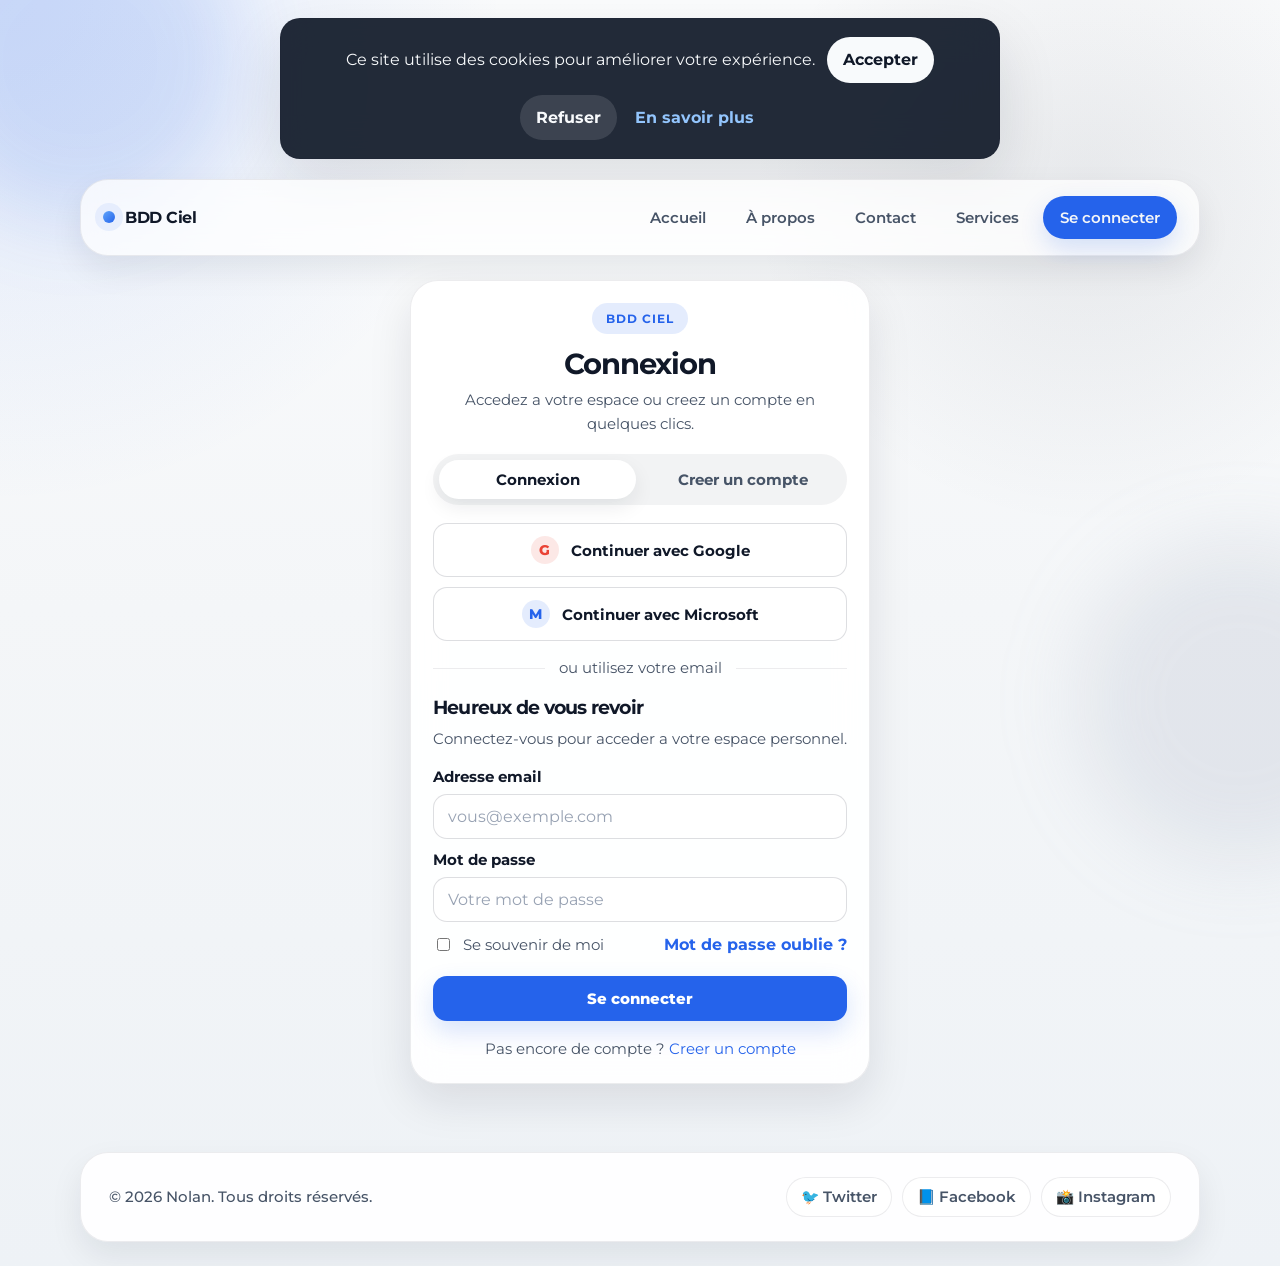
==== pages/login.html @ 21ae5a6a "Ajouts du CSS & Mise en forme du site avec une page de connexions." ====
<!DOCTYPE html>
<html lang="fr">
<head>
    <meta charset="UTF-8">
    <meta http-equiv="X-UA-Compatible" content="IE=edge">
    <meta name="viewport" content="width=device-width, initial-scale=1.0">
    <title>Connexion | BDD Ciel</title>
    <meta name="description" content="Connectez-vous ou creez votre compte BDD Ciel pour acceder a la plateforme.">
    <link rel="icon" href="../favicon.ico" type="image/x-icon">
    <link rel="stylesheet" href="../css/style.css">
    <link rel="preconnect" href="https://fonts.googleapis.com">
    <link rel="preconnect" href="https://fonts.gstatic.com" crossorigin>
    <link href="https://fonts.googleapis.com/css2?family=Montserrat:ital,wght@0,100..900;1,100..900&display=swap" rel="stylesheet">
    <script src="../js/main.js" defer></script>
</head>
<body>
    <div id="header"></div>

    <main class="auth-page">
        <section class="auth-shell">
            <section class="auth-card" data-auth-mode="login" aria-label="Zone de connexion">
                <header class="auth-card-head">
                    <span class="auth-badge">BDD Ciel</span>
                    <h1>Connexion</h1>
                    <p>Accedez a votre espace ou creez un compte en quelques clics.</p>
                </header>

                <div class="auth-tabs" role="tablist" aria-label="Choix du formulaire">
                    <button class="auth-tab is-active" type="button" role="tab" aria-selected="true" data-auth-target="login">Connexion</button>
                    <button class="auth-tab" type="button" role="tab" aria-selected="false" data-auth-target="register">Creer un compte</button>
                </div>

                <div class="auth-socials">
                    <a class="auth-social-btn" href="#" aria-disabled="true">
                        <span class="auth-social-mark google">G</span>
                        Continuer avec Google
                    </a>
                    <a class="auth-social-btn" href="#" aria-disabled="true">
                        <span class="auth-social-mark microsoft">M</span>
                        Continuer avec Microsoft
                    </a>
                </div>

                <div class="auth-divider">
                    <span>ou utilisez votre email</span>
                </div>

                <div class="auth-panels">
                    <form class="auth-panel is-active" id="login-panel" data-auth-panel="login">
                        <header class="auth-panel-head">
                            <h2>Heureux de vous revoir</h2>
                            <p>Connectez-vous pour acceder a votre espace personnel.</p>
                        </header>

                        <label class="auth-field">
                            <span>Adresse email</span>
                            <input type="email" name="email" placeholder="vous@exemple.com" autocomplete="email" required>
                        </label>

                        <label class="auth-field">
                            <span>Mot de passe</span>
                            <input type="password" name="password" placeholder="Votre mot de passe" autocomplete="current-password" required>
                        </label>

                        <div class="auth-inline">
                            <label class="auth-checkbox">
                                <input type="checkbox" name="remember">
                                <span>Se souvenir de moi</span>
                            </label>
                            <a href="#" class="auth-link">Mot de passe oublie ?</a>
                        </div>

                        <button class="auth-submit" type="submit">Se connecter</button>

                        <p class="auth-switch">
                            Pas encore de compte ?
                            <button type="button" class="auth-text-btn" data-auth-target="register">Creer un compte</button>
                        </p>
                    </form>

                    <form class="auth-panel" id="register-panel" data-auth-panel="register" hidden>
                        <header class="auth-panel-head">
                            <h2>Creer votre compte</h2>
                            <p>Rejoignez BDD Ciel avec un parcours d'inscription rapide.</p>
                        </header>

                        <div class="auth-grid">
                            <label class="auth-field">
                                <span>Prenom</span>
                                <input type="text" name="first_name" placeholder="Votre prenom" autocomplete="given-name" required>
                            </label>

                            <label class="auth-field">
                                <span>Nom</span>
                                <input type="text" name="last_name" placeholder="Votre nom" autocomplete="family-name" required>
                            </label>
                        </div>

                        <label class="auth-field">
                            <span>Adresse email</span>
                            <input type="email" name="register_email" placeholder="vous@exemple.com" autocomplete="email" required>
                        </label>

                        <label class="auth-field">
                            <span>Mot de passe</span>
                            <input type="password" name="register_password" placeholder="Choisissez un mot de passe" autocomplete="new-password" required>
                        </label>

                        <label class="auth-field">
                            <span>Confirmer le mot de passe</span>
                            <input type="password" name="register_password_confirm" placeholder="Retapez votre mot de passe" autocomplete="new-password" required>
                        </label>

                        <label class="auth-checkbox">
                            <input type="checkbox" name="terms" required>
                            <span>J'accepte les conditions d'utilisation et la politique de confidentialite.</span>
                        </label>

                        <button class="auth-submit" type="submit">Creer mon compte</button>

                        <p class="auth-switch">
                            Vous avez deja un compte ?
                            <button type="button" class="auth-text-btn" data-auth-target="login">Se connecter</button>
                        </p>
                    </form>
                </div>
            </section>
        </section>
    </main>

    <div id="footer"></div>
</body>
</html>
---- css/style.css ----
:root {
    --font-sans: "Montserrat", "Segoe UI", sans-serif;
    --bg: #f4f6f8;
    --bg-soft: #ffffff;
    --surface: rgba(255, 255, 255, 0.74);
    --surface-strong: rgba(255, 255, 255, 0.92);
    --line: rgba(15, 23, 42, 0.08);
    --line-strong: rgba(15, 23, 42, 0.14);
    --text: #101828;
    --text-soft: #475467;
    --accent: #2563eb;
    --accent-soft: rgba(37, 99, 235, 0.12);
    --shadow-lg: 0 24px 60px rgba(15, 23, 42, 0.12);
    --shadow-md: 0 14px 32px rgba(15, 23, 42, 0.08);
    --radius-xl: 28px;
    --radius-lg: 20px;
    --radius-md: 14px;
    --container: min(1120px, calc(100vw - 32px));
}

*,
*::before,
*::after {
    box-sizing: border-box;
}

html {
    scroll-behavior: smooth;
}

body {
    margin: 0;
    min-height: 100vh;
    display: flex;
    flex-direction: column;
    font-family: var(--font-sans);
    color: var(--text);
    background:
        radial-gradient(circle at top left, rgba(37, 99, 235, 0.12), transparent 28%),
        radial-gradient(circle at 85% 15%, rgba(15, 23, 42, 0.08), transparent 22%),
        linear-gradient(180deg, #fbfcfd 0%, var(--bg) 48%, #eef2f6 100%);
}

body::before,
body::after {
    content: "";
    position: fixed;
    inset: auto;
    width: 320px;
    height: 320px;
    border-radius: 50%;
    pointer-events: none;
    filter: blur(40px);
    z-index: -1;
}

body::before {
    top: -100px;
    left: -80px;
    background: rgba(37, 99, 235, 0.14);
}

body::after {
    right: -120px;
    bottom: 40px;
    background: rgba(148, 163, 184, 0.18);
}

img {
    max-width: 100%;
    display: block;
}

a {
    color: inherit;
    text-decoration: none;
}

ul {
    margin: 0;
    padding: 0;
    list-style: none;
}

#header,
#footer {
    width: 100%;
}

#footer {
    margin-top: auto;
}

#header > header {
    width: var(--container);
    margin: 20px auto 0;
    padding: 16px 22px;
    display: flex;
    align-items: center;
    justify-content: space-between;
    gap: 20px;
    border: 1px solid var(--line);
    border-radius: var(--radius-xl);
    background: var(--surface);
    backdrop-filter: blur(16px);
    -webkit-backdrop-filter: blur(16px);
    box-shadow: var(--shadow-md);
}

.logo a {
    display: inline-flex;
    align-items: center;
    gap: 10px;
    font-size: 1rem;
    font-weight: 700;
    letter-spacing: -0.03em;
}

.logo a::before {
    content: "";
    width: 12px;
    height: 12px;
    border-radius: 50%;
    background: linear-gradient(135deg, #60a5fa, #2563eb);
    box-shadow: 0 0 0 8px rgba(37, 99, 235, 0.08);
}

nav ul {
    display: flex;
    align-items: center;
    gap: 8px;
    flex-wrap: wrap;
}

nav a {
    display: inline-flex;
    align-items: center;
    justify-content: center;
    padding: 11px 16px;
    border-radius: 999px;
    color: var(--text-soft);
    font-size: 0.95rem;
    font-weight: 600;
    transition: background-color 0.25s ease, color 0.25s ease, transform 0.25s ease;
}

nav a:hover,
nav a:focus-visible {
    color: var(--text);
    background: rgba(255, 255, 255, 0.9);
    transform: translateY(-1px);
}

.login-btn {
    color: var(--bg);
    background: var(--accent);
    border: 1px solid transparent;
    box-shadow: 0 10px 24px rgba(37, 99, 235, 0.18);
}

.login-btn:hover,
.login-btn:focus-visible {
    color: var(--text);
    background: var(--bg);
    border-color: var(--accent);
    box-shadow: 0 12px 28px rgba(37, 99, 235, 0.14);
}

#footer > footer {
    width: var(--container);
    margin: 28px auto 24px;
    padding: 24px 28px;
    display: flex;
    align-items: center;
    justify-content: space-between;
    gap: 18px;
    border: 1px solid var(--line);
    border-radius: var(--radius-xl);
    background: var(--surface-strong);
    box-shadow: var(--shadow-md);
}

#footer > footer p {
    margin: 0;
    color: var(--text-soft);
    font-size: 0.94rem;
    font-weight: 500;
}

#footer .social {
    display: flex;
    align-items: center;
    gap: 10px;
    flex-wrap: wrap;
}

#footer .social a {
    display: inline-flex;
    align-items: center;
    gap: 8px;
    padding: 10px 14px;
    border: 1px solid var(--line);
    border-radius: 999px;
    background: #fff;
    color: var(--text-soft);
    font-size: 0.92rem;
    font-weight: 600;
    transition: border-color 0.25s ease, color 0.25s ease, transform 0.25s ease, box-shadow 0.25s ease;
}

#footer .social a:hover,
#footer .social a:focus-visible {
    color: var(--text);
    border-color: rgba(37, 99, 235, 0.24);
    box-shadow: 0 10px 24px rgba(37, 99, 235, 0.12);
    transform: translateY(-2px);
}

#cookie-banner {
    width: min(720px, calc(100vw - 32px));
    margin: 18px auto 0;
    padding: 18px 20px;
    border: 1px solid var(--line);
    border-radius: var(--radius-lg);
    background: rgba(16, 24, 40, 0.92);
    color: #f8fafc;
    box-shadow: var(--shadow-lg);
    backdrop-filter: blur(18px);
    -webkit-backdrop-filter: blur(18px);
}

#cookie-banner p {
    margin: 0;
    display: flex;
    align-items: center;
    justify-content: center;
    gap: 12px;
    flex-wrap: wrap;
    text-align: center;
    line-height: 1.6;
}

#cookie-banner button,
#cookie-banner a {
    border: 0;
    border-radius: 999px;
    padding: 10px 16px;
    font: inherit;
    font-weight: 700;
    cursor: pointer;
    transition: transform 0.2s ease, opacity 0.2s ease, background-color 0.2s ease;
}

#accept-cookies {
    background: #f8fafc;
    color: #101828;
}

#reject-cookies {
    background: rgba(255, 255, 255, 0.12);
    color: #f8fafc;
}

#cookie-banner a {
    background: transparent;
    color: #93c5fd;
    padding-inline: 6px;
}

#cookie-banner button:hover,
#cookie-banner a:hover,
#cookie-banner button:focus-visible,
#cookie-banner a:focus-visible {
    transform: translateY(-1px);
    opacity: 0.92;
}

a:focus-visible,
button:focus-visible {
    outline: 3px solid rgba(37, 99, 235, 0.28);
    outline-offset: 3px;
}

.auth-page {
    width: var(--container);
    min-height: calc(100vh - 220px);
    margin: 24px auto 40px;
    display: flex;
    align-items: center;
    justify-content: center;
}

.auth-shell {
    width: 100%;
    display: flex;
    justify-content: center;
}

.auth-badge {
    display: inline-flex;
    align-items: center;
    gap: 8px;
    padding: 8px 14px;
    border-radius: 999px;
    background: var(--accent-soft);
    color: var(--accent);
    font-size: 0.76rem;
    font-weight: 700;
    text-transform: uppercase;
    letter-spacing: 0.08em;
}

.auth-card {
    width: min(100%, 460px);
    padding: 22px;
    border: 1px solid var(--line);
    border-radius: 28px;
    background: var(--surface-strong);
    box-shadow: 0 18px 44px rgba(15, 23, 42, 0.1);
    backdrop-filter: blur(16px);
    -webkit-backdrop-filter: blur(16px);
}

.auth-card-head {
    margin-bottom: 18px;
    text-align: center;
}

.auth-card-head h1 {
    margin: 14px 0 8px;
    font-size: 1.8rem;
    line-height: 1.1;
    letter-spacing: -0.04em;
}

.auth-card-head p {
    margin: 0;
    color: var(--text-soft);
    font-size: 0.95rem;
    line-height: 1.6;
}

.auth-tabs {
    display: grid;
    grid-template-columns: repeat(2, 1fr);
    gap: 8px;
    padding: 6px;
    border-radius: 999px;
    background: rgba(15, 23, 42, 0.05);
}

.auth-tab {
    padding: 10px 14px;
    border: 0;
    border-radius: 999px;
    background: transparent;
    color: var(--text-soft);
    font: inherit;
    font-size: 0.94rem;
    font-weight: 700;
    cursor: pointer;
    transition: background-color 0.25s ease, color 0.25s ease, box-shadow 0.25s ease;
}

.auth-tab.is-active {
    background: #fff;
    color: var(--text);
    box-shadow: 0 8px 20px rgba(15, 23, 42, 0.08);
}

.auth-socials {
    margin-top: 18px;
    display: grid;
    gap: 10px;
}

.auth-social-btn {
    display: inline-flex;
    align-items: center;
    justify-content: center;
    gap: 12px;
    padding: 12px 16px;
    border: 1px solid var(--line-strong);
    border-radius: 14px;
    background: #fff;
    font-size: 0.95rem;
    font-weight: 700;
    transition: transform 0.25s ease, border-color 0.25s ease, box-shadow 0.25s ease;
}

.auth-social-btn:hover,
.auth-social-btn:focus-visible {
    border-color: rgba(37, 99, 235, 0.24);
    box-shadow: 0 12px 26px rgba(15, 23, 42, 0.08);
    transform: translateY(-2px);
}

.auth-social-mark {
    width: 28px;
    height: 28px;
    display: inline-flex;
    align-items: center;
    justify-content: center;
    border-radius: 50%;
    font-size: 0.9rem;
    font-weight: 800;
}

.auth-social-mark.google {
    color: #ea4335;
    background: rgba(234, 67, 53, 0.12);
}

.auth-social-mark.microsoft {
    color: #2563eb;
    background: rgba(37, 99, 235, 0.12);
}

.auth-divider {
    margin: 18px 0;
    display: flex;
    align-items: center;
    gap: 14px;
    color: var(--text-soft);
    font-size: 0.92rem;
}

.auth-divider::before,
.auth-divider::after {
    content: "";
    flex: 1;
    height: 1px;
    background: var(--line);
}

.auth-panels {
    position: relative;
}

.auth-panel {
    display: none;
    animation: authFade 0.25s ease;
}

.auth-panel.is-active {
    display: block;
}

.auth-panel[hidden] {
    display: none;
}

.auth-panel-head {
    margin-bottom: 16px;
}

.auth-panel-head h2 {
    margin: 0 0 8px;
    font-size: 1.2rem;
    letter-spacing: -0.04em;
}

.auth-panel-head p {
    margin: 0;
    color: var(--text-soft);
    font-size: 0.94rem;
    line-height: 1.6;
}

.auth-grid {
    display: grid;
    grid-template-columns: repeat(2, minmax(0, 1fr));
    gap: 14px;
}

.auth-field {
    margin-bottom: 12px;
    display: grid;
    gap: 8px;
}

.auth-field span {
    font-size: 0.92rem;
    font-weight: 700;
}

.auth-field input {
    width: 100%;
    padding: 12px 14px;
    border: 1px solid var(--line-strong);
    border-radius: 14px;
    background: rgba(255, 255, 255, 0.95);
    color: var(--text);
    font: inherit;
    transition: border-color 0.2s ease, box-shadow 0.2s ease, background-color 0.2s ease;
}

.auth-field input::placeholder {
    color: #98a2b3;
}

.auth-field input:focus {
    border-color: rgba(37, 99, 235, 0.42);
    box-shadow: 0 0 0 4px rgba(37, 99, 235, 0.12);
    background: #fff;
    outline: none;
}

.auth-inline {
    margin: 4px 0 16px;
    display: flex;
    align-items: center;
    justify-content: space-between;
    gap: 12px;
    flex-wrap: wrap;
}

.auth-checkbox {
    display: inline-flex;
    align-items: center;
    gap: 10px;
    color: var(--text-soft);
    font-size: 0.92rem;
    line-height: 1.5;
}

.auth-checkbox input {
    accent-color: var(--accent);
}

.auth-link,
.auth-text-btn {
    color: var(--accent);
    font-weight: 700;
}

.auth-text-btn {
    padding: 0;
    border: 0;
    background: transparent;
    font: inherit;
    cursor: pointer;
}

.auth-submit {
    width: 100%;
    margin-top: 4px;
    padding: 12px 16px;
    border: 1px solid transparent;
    border-radius: 14px;
    background: var(--accent);
    color: #fff;
    font: inherit;
    font-size: 0.96rem;
    font-weight: 800;
    cursor: pointer;
    box-shadow: 0 10px 24px rgba(37, 99, 235, 0.18);
    transition: transform 0.25s ease, box-shadow 0.25s ease, background-color 0.25s ease;
}

.auth-submit:hover,
.auth-submit:focus-visible {
    transform: translateY(-1px);
    box-shadow: 0 16px 30px rgba(37, 99, 235, 0.26);
}

.auth-switch {
    margin: 16px 0 0;
    color: var(--text-soft);
    font-size: 0.94rem;
    text-align: center;
    line-height: 1.6;
}

@keyframes authFade {
    from {
        opacity: 0;
        transform: translateY(8px);
    }

    to {
        opacity: 1;
        transform: translateY(0);
    }
}

@media (max-width: 860px) {
    #header > header,
    #footer > footer {
        padding: 18px;
        border-radius: 22px;
    }

    #header > header,
    #footer > footer,
    #cookie-banner p {
        flex-direction: column;
        align-items: stretch;
    }

    .logo a,
    #footer > footer p {
        text-align: center;
        justify-content: center;
    }

    nav ul,
    .social {
        justify-content: center;
    }

    nav a,
    .social a {
        width: 100%;
    }

    .auth-card {
        padding: 24px;
        border-radius: 24px;
    }
}

@media (max-width: 540px) {
    body {
        background:
            radial-gradient(circle at top, rgba(37, 99, 235, 0.12), transparent 38%),
            linear-gradient(180deg, #fbfcfd 0%, var(--bg) 100%);
    }

    #header > header {
        margin-top: 14px;
    }

    #cookie-banner {
        padding: 16px;
    }

    #cookie-banner button,
    #cookie-banner a {
        width: 100%;
    }

    .auth-page {
        margin: 20px auto;
    }

    .auth-grid,
    .auth-tabs {
        grid-template-columns: 1fr;
    }

    .auth-card {
        padding: 18px;
        border-radius: 22px;
    }

    .auth-social-btn,
    .auth-submit {
        width: 100%;
    }
}
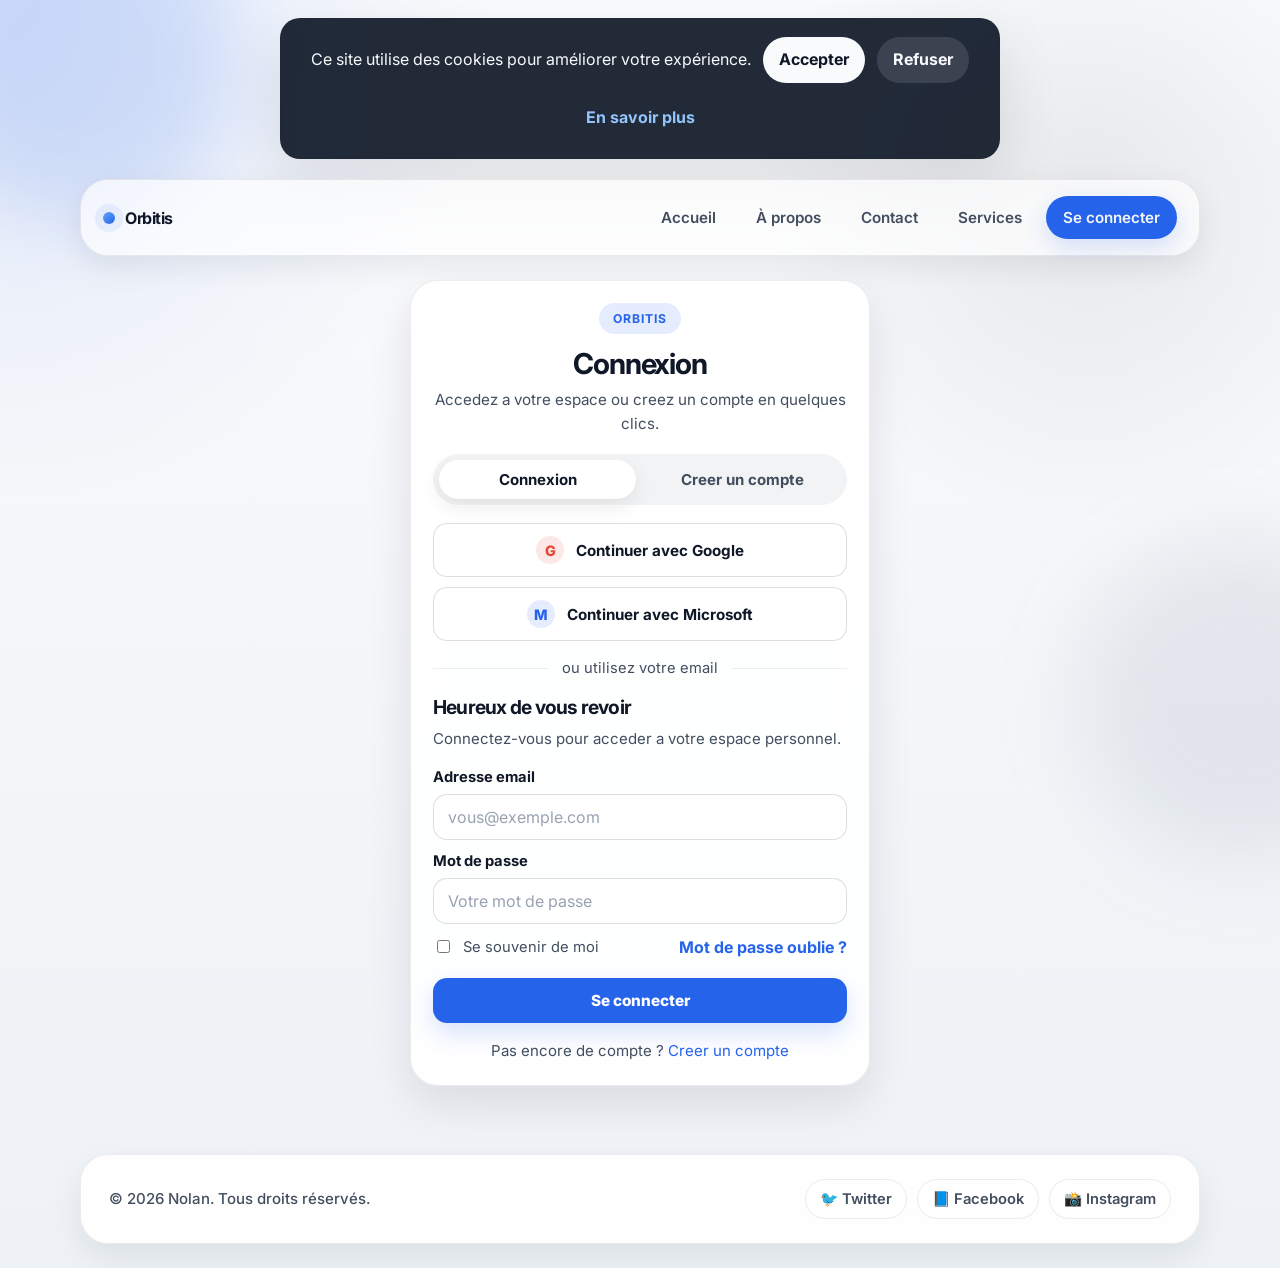
==== commit 417e0922: "Ajouts de la Page D'accueil & Paufinages du Hero." ====
--- a/pages/login.html
+++ b/pages/login.html
@@ -4,13 +4,13 @@
     <meta charset="UTF-8">
     <meta http-equiv="X-UA-Compatible" content="IE=edge">
     <meta name="viewport" content="width=device-width, initial-scale=1.0">
-    <title>Connexion | BDD Ciel</title>
-    <meta name="description" content="Connectez-vous ou creez votre compte BDD Ciel pour acceder a la plateforme.">
+    <title>Connexion | Orbitis</title>
+    <meta name="description" content="Connectez-vous ou creez votre compte Orbitis pour acceder a la plateforme.">
     <link rel="icon" href="../favicon.ico" type="image/x-icon">
     <link rel="stylesheet" href="../css/style.css">
     <link rel="preconnect" href="https://fonts.googleapis.com">
     <link rel="preconnect" href="https://fonts.gstatic.com" crossorigin>
-    <link href="https://fonts.googleapis.com/css2?family=Montserrat:ital,wght@0,100..900;1,100..900&display=swap" rel="stylesheet">
+    <link href="https://fonts.googleapis.com/css2?family=Inter:wght@400;500;600;700;800;900&display=swap" rel="stylesheet">
     <script src="../js/main.js" defer></script>
 </head>
 <body>
@@ -20,7 +20,7 @@
         <section class="auth-shell">
             <section class="auth-card" data-auth-mode="login" aria-label="Zone de connexion">
                 <header class="auth-card-head">
-                    <span class="auth-badge">BDD Ciel</span>
+                    <span class="auth-badge">Orbitis</span>
                     <h1>Connexion</h1>
                     <p>Accedez a votre espace ou creez un compte en quelques clics.</p>
                 </header>
@@ -81,7 +81,7 @@
                     <form class="auth-panel" id="register-panel" data-auth-panel="register" hidden>
                         <header class="auth-panel-head">
                             <h2>Creer votre compte</h2>
-                            <p>Rejoignez BDD Ciel avec un parcours d'inscription rapide.</p>
+                            <p>Rejoignez Orbitis avec un parcours d'inscription rapide.</p>
                         </header>
 
                         <div class="auth-grid">
--- a/css/style.css
+++ b/css/style.css
@@ -1,5 +1,5 @@
 :root {
-    --font-sans: "Montserrat", "Segoe UI", sans-serif;
+    --font-sans: "Inter", "Segoe UI", sans-serif;
     --bg: #f4f6f8;
     --bg-soft: #ffffff;
     --surface: rgba(255, 255, 255, 0.74);
@@ -7,7 +7,7 @@
     --line: rgba(15, 23, 42, 0.08);
     --line-strong: rgba(15, 23, 42, 0.14);
     --text: #101828;
-    --text-soft: #475467;
+    --text-soft: #424e5f;
     --accent: #2563eb;
     --accent-soft: rgba(37, 99, 235, 0.12);
     --shadow-lg: 0 24px 60px rgba(15, 23, 42, 0.12);
@@ -16,6 +16,8 @@
     --radius-lg: 20px;
     --radius-md: 14px;
     --container: min(1120px, calc(100vw - 32px));
+    --landing-wide: min(1380px, calc(100vw - 56px));
+    --landing-main: min(1240px, calc(100vw - 56px));
 }
 
 *,
@@ -101,10 +103,10 @@
     gap: 20px;
     border: 1px solid var(--line);
     border-radius: var(--radius-xl);
-    background: var(--surface);
+    background: rgba(255, 255, 255, 0.68);
     backdrop-filter: blur(16px);
     -webkit-backdrop-filter: blur(16px);
-    box-shadow: var(--shadow-md);
+    box-shadow: 0 10px 30px rgba(15, 23, 42, 0.08);
 }
 
 .logo a {
@@ -141,7 +143,7 @@
     color: var(--text-soft);
     font-size: 0.95rem;
     font-weight: 600;
-    transition: background-color 0.25s ease, color 0.25s ease, transform 0.25s ease;
+    transition: background-color 0.25s ease, color 0.25s ease, transform 0.25s ease, box-shadow 0.25s ease;
 }
 
 nav a:hover,
@@ -155,7 +157,7 @@
     color: var(--bg);
     background: var(--accent);
     border: 1px solid transparent;
-    box-shadow: 0 10px 24px rgba(37, 99, 235, 0.18);
+    box-shadow: 0 8px 22px rgba(37, 99, 235, 0.18);
 }
 
 .login-btn:hover,
@@ -279,6 +281,513 @@
 button:focus-visible {
     outline: 3px solid rgba(37, 99, 235, 0.28);
     outline-offset: 3px;
+}
+
+.home-page {
+    width: 100%;
+    padding: 18px 0 18px;
+}
+
+.section-shell {
+    width: var(--landing-main);
+    margin: 0 auto 42px;
+}
+
+.eyebrow {
+    display: inline-flex;
+    align-items: center;
+    gap: 8px;
+    padding: 9px 14px;
+    border: 1px solid rgba(37, 99, 235, 0.12);
+    border-radius: 999px;
+    background: rgba(255, 255, 255, 0.78);
+    color: var(--accent);
+    font-size: 0.78rem;
+    font-weight: 700;
+    letter-spacing: 0.08em;
+    text-transform: uppercase;
+}
+
+.eyebrow::before {
+    content: "";
+    width: 8px;
+    height: 8px;
+    border-radius: 50%;
+    background: currentColor;
+}
+
+.section-heading {
+    max-width: 840px;
+    margin-bottom: 28px;
+}
+
+.section-heading h2,
+.hero h1,
+.final-cta h2 {
+    margin: 14px 0 0;
+    letter-spacing: -0.05em;
+    line-height: 1.04;
+}
+
+.section-heading h2 {
+    font-size: clamp(2.2rem, 3.6vw, 3.35rem);
+}
+
+.section-lead,
+.section-heading + p,
+.final-cta p {
+    color: #334155;
+    font-size: 1rem;
+    line-height: 1.72;
+}
+
+.btn {
+    display: inline-flex;
+    align-items: center;
+    justify-content: center;
+    min-height: 52px;
+    padding: 0 20px;
+    border-radius: 999px;
+    font-weight: 700;
+    transition: transform 0.25s ease, box-shadow 0.25s ease, border-color 0.25s ease, background-color 0.25s ease, opacity 0.25s ease;
+}
+
+.btn:hover,
+.btn:focus-visible {
+    transform: translateY(-2px);
+}
+
+.btn-primary {
+    background: linear-gradient(135deg, #2563eb, #1d4ed8);
+    color: #fff;
+    box-shadow: 0 14px 28px rgba(37, 99, 235, 0.22);
+}
+
+.btn-primary:hover,
+.btn-primary:focus-visible {
+    box-shadow: 0 18px 34px rgba(37, 99, 235, 0.26);
+}
+
+.btn-secondary {
+    border: 1px solid var(--accent);
+    background: rgba(255, 255, 255, 0.82);
+    color: var(--text);
+}
+
+.btn-secondary:hover,
+.btn-secondary:focus-visible {
+    background: rgba(255, 255, 255, 0.96);
+    box-shadow: 0 10px 24px rgba(15, 23, 42, 0.08);
+}
+
+.hero {
+    width: var(--landing-wide);
+    display: grid;
+    grid-template-columns: minmax(0, 0.92fr) minmax(0, 1.08fr);
+    gap: 36px;
+    align-items: center;
+    padding: 10px 0 12px;
+}
+
+.hero h1 {
+    font-size: clamp(2.9rem, 5.6vw, 5.1rem);
+    max-width: 10.5ch;
+    margin-top: 12px;
+}
+
+.hero-copy {
+    max-width: 640px;
+}
+
+.hero-actions {
+    display: flex;
+    gap: 14px;
+    flex-wrap: wrap;
+    margin-top: 26px;
+}
+
+.hero-metrics {
+    margin-top: 28px;
+    display: grid;
+    grid-template-columns: repeat(3, minmax(0, 1fr));
+    gap: 16px;
+}
+
+.hero-metrics article,
+.feature-card,
+.difference-card,
+.testimonial-card,
+.pricing-card,
+.info-card,
+.audience-card {
+    border: 1px solid var(--line);
+    border-radius: 24px;
+    background: rgba(255, 255, 255, 0.78);
+    box-shadow: var(--shadow-md);
+    backdrop-filter: blur(12px);
+    -webkit-backdrop-filter: blur(12px);
+    transition: transform 0.25s ease, box-shadow 0.25s ease, border-color 0.25s ease;
+}
+
+.hero-metrics article {
+    padding: 18px;
+    min-height: 132px;
+    display: flex;
+    flex-direction: column;
+    align-items: center;
+    justify-content: center;
+    text-align: center;
+    transition: transform 0.25s ease, box-shadow 0.25s ease, border-color 0.25s ease;
+}
+
+.hero-metrics strong {
+    display: block;
+    font-size: 2rem;
+    font-weight: 900;
+    letter-spacing: -0.04em;
+}
+
+.hero-metrics span {
+    margin-top: 8px;
+    color: #475467;
+    font-size: 0.95rem;
+    font-weight: 600;
+    line-height: 1.55;
+    max-width: 16ch;
+}
+
+.hero-metrics article:hover,
+.hero-metrics article:focus-within {
+    transform: translateY(-3px);
+    border-color: rgba(37, 99, 235, 0.18);
+    box-shadow: 0 18px 34px rgba(15, 23, 42, 0.1);
+}
+
+.hero-visual {
+    position: relative;
+}
+
+.dashboard-card {
+    padding: 18px;
+    border: 1px solid rgba(15, 23, 42, 0.08);
+    border-radius: 30px;
+    background:
+        linear-gradient(180deg, rgba(255, 255, 255, 0.95), rgba(244, 247, 251, 0.92));
+    box-shadow: 0 20px 48px rgba(15, 23, 42, 0.08);
+}
+
+.dashboard-topbar {
+    display: flex;
+    gap: 8px;
+    margin-bottom: 16px;
+}
+
+.dashboard-topbar span {
+    width: 10px;
+    height: 10px;
+    border-radius: 50%;
+    background: rgba(15, 23, 42, 0.18);
+}
+
+.dashboard-layout {
+    display: grid;
+    grid-template-columns: 170px 1fr;
+    gap: 14px;
+}
+
+.dashboard-sidebar,
+.mini-card {
+    border: 1px solid rgba(15, 23, 42, 0.08);
+    border-radius: 24px;
+    background: rgba(255, 255, 255, 0.92);
+}
+
+.dashboard-sidebar {
+    padding: 18px;
+}
+
+.dashboard-brand {
+    margin-bottom: 18px;
+    font-size: 1rem;
+    font-weight: 800;
+    letter-spacing: -0.04em;
+}
+
+.dashboard-sidebar ul {
+    display: grid;
+    gap: 10px;
+}
+
+.dashboard-sidebar li {
+    padding: 11px 12px;
+    border-radius: 14px;
+    color: var(--text-soft);
+    font-size: 0.94rem;
+    font-weight: 600;
+}
+
+.dashboard-sidebar .is-active {
+    background: rgba(37, 99, 235, 0.1);
+    color: var(--accent);
+}
+
+.dashboard-main {
+    display: grid;
+    gap: 14px;
+}
+
+.dashboard-head {
+    display: flex;
+    align-items: flex-start;
+    justify-content: space-between;
+    gap: 16px;
+}
+
+.dashboard-head p {
+    margin: 0 0 8px;
+    color: var(--text-soft);
+    font-size: 0.9rem;
+}
+
+.dashboard-head h2 {
+    margin: 0;
+    font-size: 1.38rem;
+    letter-spacing: -0.04em;
+}
+
+.dashboard-pill {
+    padding: 10px 14px;
+    border-radius: 999px;
+    background: rgba(37, 99, 235, 0.1);
+    color: var(--accent);
+    font-size: 0.82rem;
+    font-weight: 700;
+}
+
+.dashboard-grid {
+    display: grid;
+    grid-template-columns: repeat(2, minmax(0, 1fr));
+    gap: 12px;
+}
+
+.mini-card {
+    padding: 18px;
+}
+
+.mini-card span,
+.pricing-plan,
+.card-label {
+    display: inline-block;
+    margin-bottom: 8px;
+    color: var(--text-soft);
+    font-size: 0.82rem;
+    font-weight: 700;
+    text-transform: uppercase;
+    letter-spacing: 0.06em;
+}
+
+.mini-card strong {
+    display: block;
+    margin-bottom: 6px;
+    font-size: 1.06rem;
+    letter-spacing: -0.03em;
+}
+
+.mini-card p,
+.feature-card p,
+.difference-card p,
+.testimonial-card span,
+.pricing-card p,
+.info-card p,
+.audience-card li {
+    margin: 0;
+    color: var(--text-soft);
+    line-height: 1.7;
+}
+
+.mini-card.highlight {
+    background: linear-gradient(145deg, rgba(37, 99, 235, 0.12), rgba(255, 255, 255, 0.96));
+}
+
+.logo-strip {
+    width: var(--landing-wide);
+    padding: 20px 24px;
+    border: 1px solid var(--line);
+    border-radius: 28px;
+    background: rgba(255, 255, 255, 0.72);
+    text-align: center;
+}
+
+.logo-strip p {
+    margin: 0 0 16px;
+    color: var(--text-soft);
+}
+
+.logo-row {
+    display: grid;
+    grid-template-columns: repeat(5, minmax(0, 1fr));
+    gap: 14px;
+}
+
+.logo-row span {
+    padding: 18px 14px;
+    border-radius: 18px;
+    background: rgba(255, 255, 255, 0.9);
+    color: #667085;
+    font-weight: 700;
+}
+
+.split-grid,
+.audience-grid,
+.difference-grid,
+.testimonial-grid,
+.pricing-grid {
+    display: grid;
+    gap: 22px;
+}
+
+.split-grid,
+.audience-grid,
+.pricing-grid {
+    grid-template-columns: repeat(2, minmax(0, 1fr));
+}
+
+.difference-grid,
+.testimonial-grid {
+    grid-template-columns: repeat(3, minmax(0, 1fr));
+}
+
+.info-card,
+.feature-card,
+.difference-card,
+.testimonial-card,
+.pricing-card,
+.audience-card {
+    padding: 30px;
+}
+
+.feature-card:hover,
+.difference-card:hover,
+.testimonial-card:hover,
+.pricing-card:hover,
+.info-card:hover,
+.audience-card:hover {
+    transform: translateY(-3px);
+    border-color: rgba(37, 99, 235, 0.16);
+    box-shadow: 0 20px 38px rgba(15, 23, 42, 0.1);
+}
+
+.info-card h3,
+.feature-card h3,
+.difference-card h3,
+.audience-card h3,
+.pricing-card h3 {
+    margin: 0 0 12px;
+    font-size: 1.55rem;
+    letter-spacing: -0.04em;
+}
+
+.problem-card {
+    background: rgba(255, 255, 255, 0.76);
+}
+
+.solution-card,
+.pricing-card.featured {
+    background: linear-gradient(150deg, rgba(37, 99, 235, 0.09), rgba(255, 255, 255, 0.96));
+}
+
+.feature-grid {
+    display: grid;
+    grid-template-columns: repeat(4, minmax(0, 1fr));
+    gap: 22px;
+}
+
+.feature-icon {
+    display: inline-flex;
+    align-items: center;
+    justify-content: center;
+    width: 44px;
+    height: 44px;
+    margin-bottom: 18px;
+    border-radius: 14px;
+    background: rgba(37, 99, 235, 0.12);
+    color: var(--accent);
+    font-size: 0.88rem;
+    font-weight: 800;
+}
+
+.audience-card ul,
+.pricing-card ul {
+    display: grid;
+    gap: 10px;
+    margin: 0 0 22px;
+}
+
+.audience-card li,
+.pricing-card li {
+    position: relative;
+    padding-left: 18px;
+}
+
+.audience-card li::before,
+.pricing-card li::before {
+    content: "";
+    position: absolute;
+    left: 0;
+    top: 10px;
+    width: 6px;
+    height: 6px;
+    border-radius: 50%;
+    background: var(--accent);
+}
+
+.audience-card a {
+    color: var(--accent);
+    font-weight: 700;
+}
+
+.testimonial-card p {
+    margin: 0 0 18px;
+    font-size: 1.04rem;
+    line-height: 1.9;
+}
+
+.testimonial-card strong {
+    display: block;
+    margin-bottom: 6px;
+}
+
+.pricing-card .btn {
+    width: 100%;
+}
+
+.final-cta {
+    width: var(--landing-wide);
+    display: flex;
+    align-items: center;
+    justify-content: space-between;
+    gap: 36px;
+    padding: 42px;
+    border: 1px solid rgba(37, 99, 235, 0.14);
+    border-radius: 34px;
+    background:
+        linear-gradient(135deg, rgba(37, 99, 235, 0.12), rgba(255, 255, 255, 0.92));
+    box-shadow: var(--shadow-lg);
+}
+
+.final-cta h2 {
+    font-size: clamp(2.1rem, 4vw, 3.4rem);
+    max-width: 12ch;
+}
+
+.final-cta p {
+    max-width: 58ch;
+}
+
+.final-cta-actions {
+    display: flex;
+    gap: 14px;
+    flex-wrap: wrap;
 }
 
 .auth-page {
@@ -614,6 +1123,45 @@
         width: 100%;
     }
 
+    .hero,
+    .split-grid,
+    .audience-grid,
+    .pricing-grid,
+    .difference-grid,
+    .testimonial-grid,
+    .feature-grid,
+    .dashboard-layout,
+    .dashboard-grid {
+        grid-template-columns: 1fr;
+    }
+
+    .hero {
+        width: var(--landing-main);
+        gap: 24px;
+    }
+
+    .hero h1,
+    .section-heading h2,
+    .final-cta h2 {
+        max-width: none;
+    }
+
+    .hero-metrics,
+    .logo-row {
+        grid-template-columns: 1fr;
+    }
+
+    .dashboard-head,
+    .final-cta {
+        flex-direction: column;
+        align-items: flex-start;
+    }
+
+    .logo-strip,
+    .final-cta {
+        width: var(--landing-main);
+    }
+
     .auth-card {
         padding: 24px;
         border-radius: 24px;
@@ -644,6 +1192,31 @@
         margin: 20px auto;
     }
 
+    .home-page {
+        padding-top: 20px;
+    }
+
+    .section-shell {
+        margin-bottom: 22px;
+    }
+
+    .hero,
+    .logo-strip,
+    .final-cta,
+    .section-shell {
+        width: min(100%, calc(100vw - 28px));
+    }
+
+    .hero-actions,
+    .final-cta-actions {
+        width: 100%;
+    }
+
+    .hero-actions .btn,
+    .final-cta-actions .btn {
+        width: 100%;
+    }
+
     .auth-grid,
     .auth-tabs {
         grid-template-columns: 1fr;
